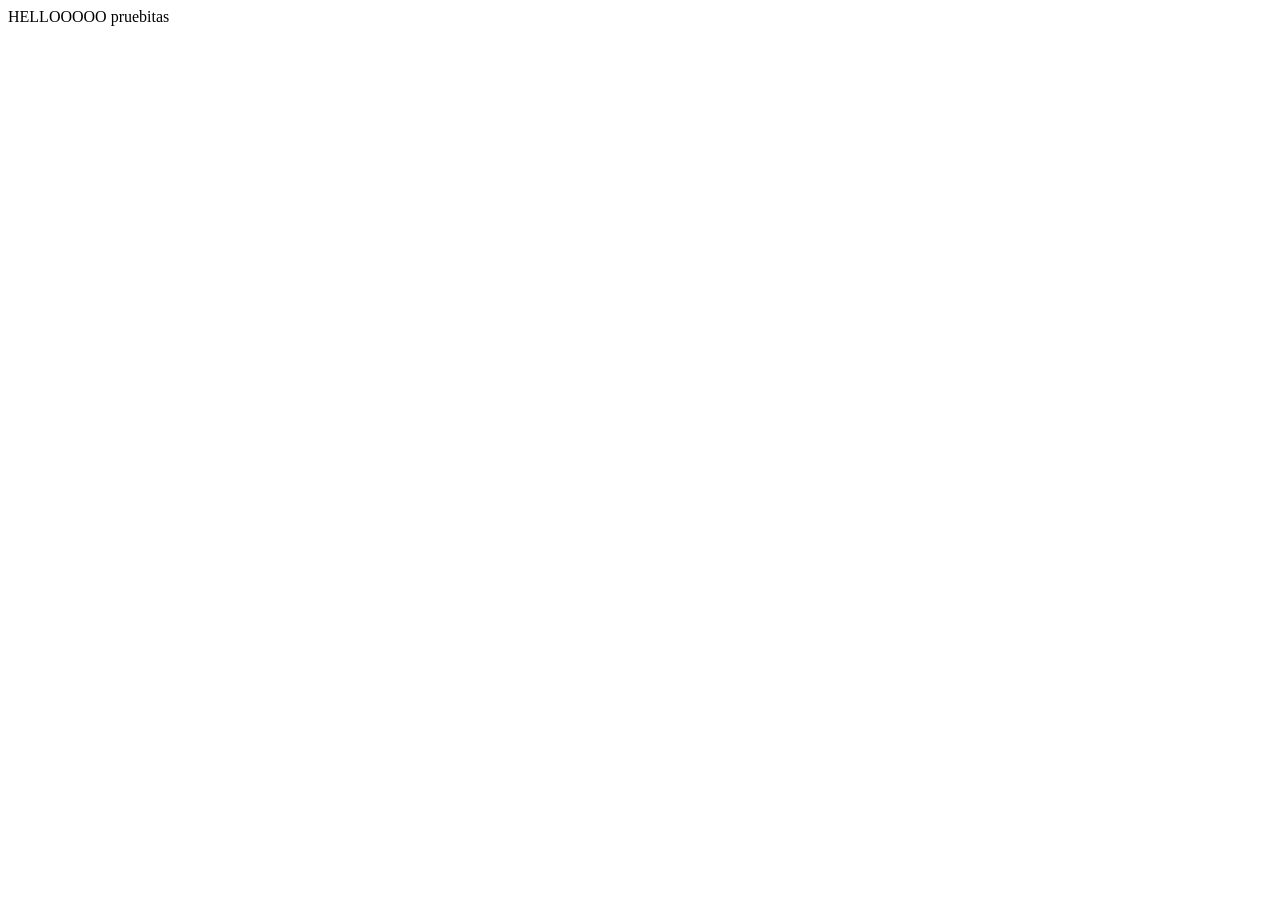
==== test/index.html @ 864ad26c "Creacion de la estructura principal del frontend" ====
<!DOCTYPE html>
<html lang="en">
<head>
    <meta charset="UTF-8">
    <meta name="viewport" content="width=2048, initial-scale=1.0">
    <title>Document</title>
</head>
<body>
    HELLOOOOO pruebitas
</body>
</html>
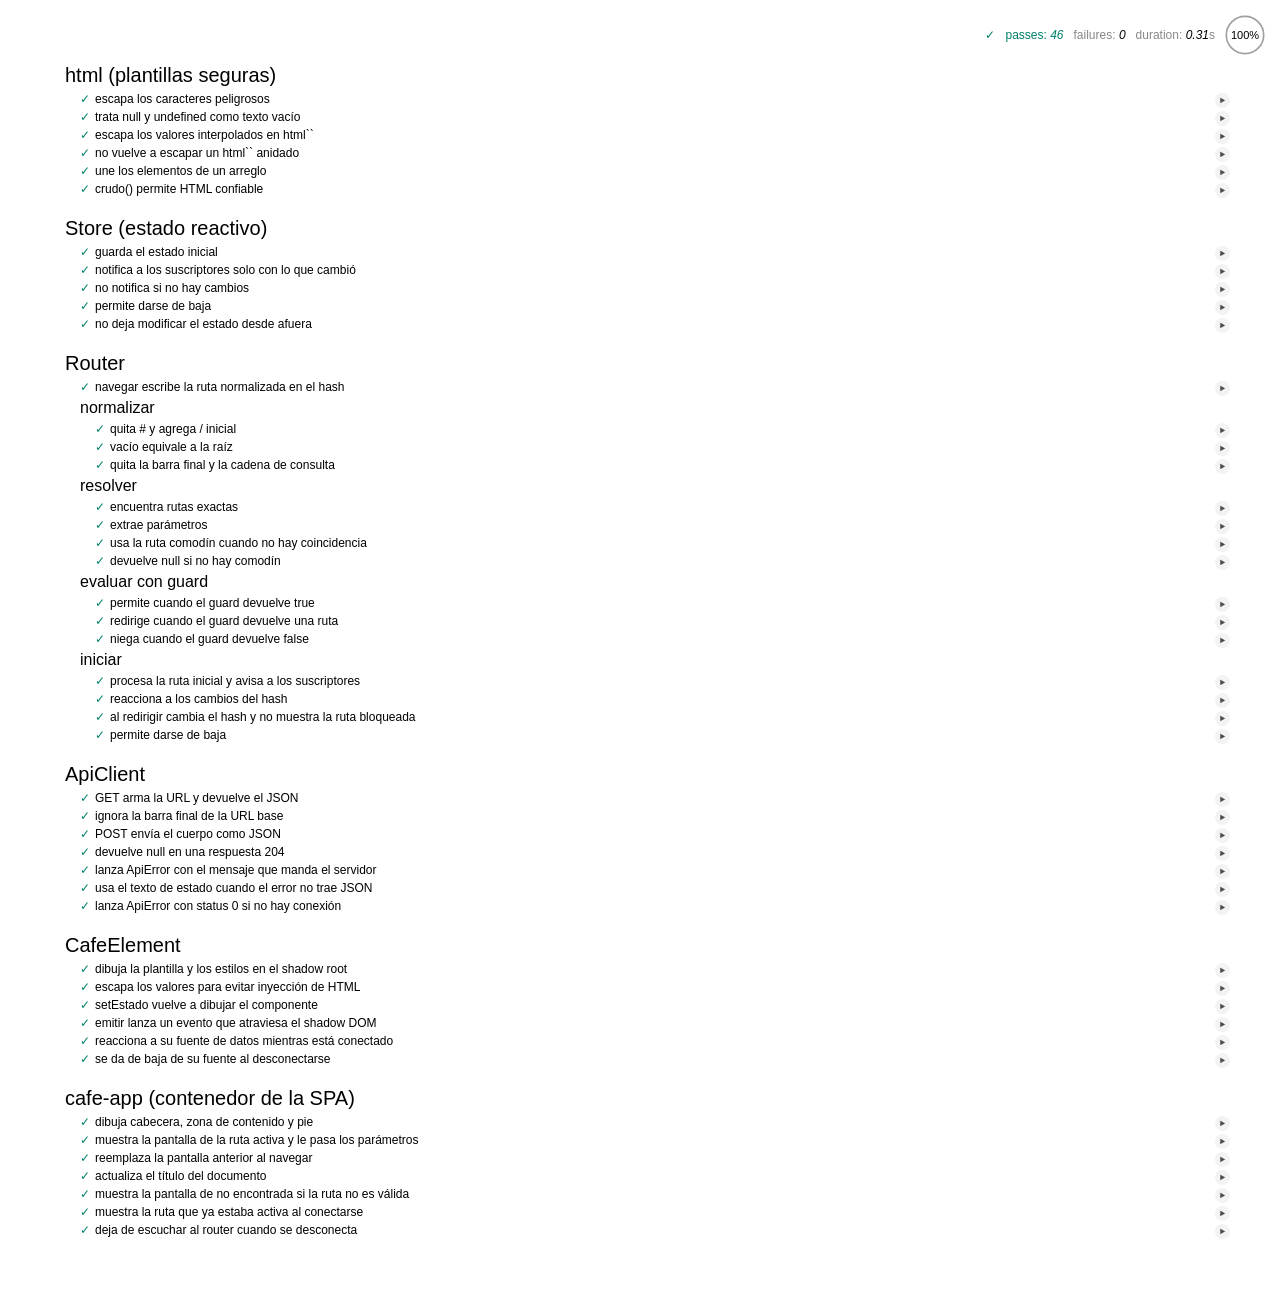
==== commit 4e200d11: "Se hizo la base del frontend, html, primeras fases de los test, pantallas, estilo" ====
--- a/test/index.html
+++ b/test/index.html
@@ -1,11 +1,28 @@
 <!DOCTYPE html>
-<html lang="en">
+<html lang="es">
 <head>
     <meta charset="UTF-8">
-    <meta name="viewport" content="width=2048, initial-scale=1.0">
-    <title>Document</title>
+    <meta name="viewport" content="width=device-width, initial-scale=1.0">
+    <title>Pruebas · Cafefe</title>
+    <link rel="stylesheet" href="js/lib/mocha/mocha.css">
 </head>
 <body>
-    HELLOOOOO pruebitas
+    <div id="mocha"></div>
+    <script src="js/lib/mocha/mocha.js"></script>
+    <script>mocha.setup({ ui: 'bdd' });</script>
+    <script type="module">
+        // Siempre primero: registra expect y sinon como globales.
+        import './js/globals.js';
+
+        // Una línea por archivo de pruebas.
+        import './js/html.test.js';
+        import './js/store.test.js';
+        import './js/router.test.js';
+        import './js/api.test.js';
+        import './js/cafe-element.test.js';
+        import './js/cafe-app.test.js';
+
+        mocha.run();
+    </script>
 </body>
 </html>
--- a/test/js/lib/mocha/mocha.css
+++ b/test/js/lib/mocha/mocha.css
@@ -0,0 +1,473 @@
+@charset "utf-8";
+
+:root {
+  --mocha-color: #000;
+  --mocha-bg-color: #fff;
+  --mocha-test-pass-color: #007f6a;
+  --mocha-test-pass-duration-color: #fff;
+  --mocha-test-pass-shadow-color: rgba(0, 0, 0, 0.2);
+  --mocha-test-pass-mediump-color: #c09853;
+  --mocha-test-pass-slow-color: #b94a48;
+  --mocha-test-pending-color: #0b97c4;
+  --mocha-test-pending-icon-color: #0b97c4;
+  --mocha-test-fail-color: #c00;
+  --mocha-test-fail-icon-color: #c00;
+  --mocha-test-fail-pre-color: #000;
+  --mocha-test-fail-pre-error-color: #c00;
+  --mocha-test-html-error-color: #000;
+  --mocha-box-shadow-color: #eee;
+  --mocha-box-bottom-color: #ddd;
+  --mocha-test-replay-color: #000;
+  --mocha-test-replay-bg-color: #eee;
+  --mocha-stats-color: #888;
+  --mocha-stats-em-color: #000;
+  --mocha-stats-hover-color: #eee;
+  --mocha-progress-ring-color: #eee;
+  --mocha-progress-ring-highlight-color: #9f9f9f;
+  --mocha-progress-text-color: #000;
+  --mocha-error-color: #c00;
+
+  --mocha-code-comment: #ddd;
+  --mocha-code-init: #2f6fad;
+  --mocha-code-string: #5890ad;
+  --mocha-code-keyword: #8a6343;
+  --mocha-code-number: #2f6fad;
+}
+
+@media (prefers-color-scheme: dark) {
+  :root {
+    --mocha-color: #fff;
+    --mocha-bg-color: #222;
+    --mocha-test-pass-color: #00d6b2;
+    --mocha-test-pass-duration-color: #222;
+    --mocha-test-pass-shadow-color: rgba(255, 255, 255, 0.2);
+    --mocha-test-pass-mediump-color: #f1be67;
+    --mocha-test-pass-slow-color: #f49896;
+    --mocha-test-pending-color: #0b97c4;
+    --mocha-test-pending-icon-color: #0b97c4;
+    --mocha-test-fail-color: #f44;
+    --mocha-test-fail-icon-color: #f44;
+    --mocha-test-fail-pre-color: #fff;
+    --mocha-test-fail-pre-error-color: #f44;
+    --mocha-test-html-error-color: #fff;
+    --mocha-box-shadow-color: #444;
+    --mocha-box-bottom-color: #555;
+    --mocha-test-replay-color: #fff;
+    --mocha-test-replay-bg-color: #444;
+    --mocha-stats-color: #aaa;
+    --mocha-stats-em-color: #fff;
+    --mocha-stats-hover-color: #444;
+    --mocha-progress-ring-color: #444;
+    --mocha-progress-ring-highlight-color: #888;
+    --mocha-progress-text-color: #fff;
+    --mocha-error-color: #f44;
+
+    --mocha-code-comment: #ddd;
+    --mocha-code-init: #9cc7f1;
+    --mocha-code-string: #80d4ff;
+    --mocha-code-keyword: #e3a470;
+    --mocha-code-number: #4ca7ff;
+  }
+}
+
+body {
+  margin: 0;
+  background-color: var(--mocha-bg-color);
+  color: var(--mocha-color);
+}
+
+#mocha {
+  font:
+    20px/1.5 "Helvetica Neue",
+    Helvetica,
+    Arial,
+    sans-serif;
+  margin: 60px 50px;
+}
+
+#mocha ul,
+#mocha li {
+  margin: 0;
+  padding: 0;
+}
+
+#mocha ul {
+  list-style: none;
+}
+
+#mocha h1,
+#mocha h2 {
+  margin: 0;
+}
+
+#mocha h1 {
+  margin-top: 15px;
+  font-size: 1em;
+  font-weight: 200;
+}
+
+#mocha h1 a {
+  text-decoration: none;
+  color: inherit;
+}
+
+#mocha h1 a:hover {
+  text-decoration: underline;
+}
+
+#mocha .suite .suite h1 {
+  margin-top: 0;
+  font-size: 0.8em;
+}
+
+#mocha .hidden {
+  display: none;
+}
+
+#mocha h2 {
+  font-size: 12px;
+  font-weight: normal;
+  cursor: pointer;
+}
+
+#mocha .suite {
+  margin-left: 15px;
+}
+
+#mocha .test {
+  margin-left: 15px;
+  overflow: hidden;
+}
+
+#mocha .test.pending:hover h2::after {
+  content: "(pending)";
+  font-family: arial, sans-serif;
+}
+
+#mocha .test.pass.medium .duration {
+  background: var(--mocha-test-pass-mediump-color);
+}
+
+#mocha .test.pass.slow .duration {
+  background: var(--mocha-test-pass-slow-color);
+}
+
+#mocha .test.pass::before {
+  content: "✓";
+  font-size: 12px;
+  display: block;
+  float: left;
+  margin-right: 5px;
+  color: var(--mocha-test-pass-color);
+}
+
+#mocha .test.pass .duration {
+  font-size: 9px;
+  margin-left: 5px;
+  padding: 2px 5px;
+  color: var(--mocha-test-pass-duration-color);
+  -webkit-box-shadow: inset 0 1px 1px var(--mocha-test-pass-shadow-color);
+  -moz-box-shadow: inset 0 1px 1px var(--mocha-test-pass-shadow-color);
+  box-shadow: inset 0 1px 1px var(--mocha-test-pass-shadow-color);
+  -webkit-border-radius: 5px;
+  -moz-border-radius: 5px;
+  -ms-border-radius: 5px;
+  -o-border-radius: 5px;
+  border-radius: 5px;
+}
+
+#mocha .test.pass.fast .duration {
+  display: none;
+}
+
+#mocha .test.pending {
+  color: var(--mocha-test-pending-color);
+}
+
+#mocha .test.pending::before {
+  content: "◦";
+  color: var(--mocha-test-pending-icon-color);
+}
+
+#mocha .test.fail {
+  color: var(--mocha-test-fail-color);
+}
+
+#mocha .test.fail pre {
+  color: var(--mocha-test-fail-pre-color);
+}
+
+#mocha .test.fail::before {
+  content: "✖";
+  font-size: 12px;
+  display: block;
+  float: left;
+  margin-right: 5px;
+  color: var(--mocha-test-fail-icon-color);
+}
+
+#mocha .test pre.error {
+  color: var(--mocha-test-fail-pre-error-color);
+  max-height: 300px;
+  overflow: auto;
+}
+
+#mocha .test .html-error {
+  overflow: auto;
+  color: var(--mocha-test-html-error-color);
+  display: block;
+  float: left;
+  clear: left;
+  font:
+    12px/1.5 monaco,
+    monospace;
+  margin: 5px;
+  padding: 15px;
+  border: 1px solid var(--mocha-box-shadow-color);
+  max-width: 85%; /*(1)*/
+  max-width: -webkit-calc(100% - 42px);
+  max-width: -moz-calc(100% - 42px);
+  max-width: calc(100% - 42px); /*(2)*/
+  max-height: 300px;
+  word-wrap: break-word;
+  border-bottom-color: var(--mocha-box-bottom-color);
+  -webkit-box-shadow: 0 1px 3px var(--mocha-box-shadow-color);
+  -moz-box-shadow: 0 1px 3px var(--mocha-box-shadow-color);
+  box-shadow: 0 1px 3px var(--mocha-box-shadow-color);
+  -webkit-border-radius: 3px;
+  -moz-border-radius: 3px;
+  border-radius: 3px;
+}
+
+#mocha .test .html-error pre.error {
+  border: none;
+  -webkit-border-radius: 0;
+  -moz-border-radius: 0;
+  border-radius: 0;
+  -webkit-box-shadow: 0;
+  -moz-box-shadow: 0;
+  box-shadow: 0;
+  padding: 0;
+  margin: 0;
+  margin-top: 18px;
+  max-height: none;
+}
+
+/**
+ * (1): approximate for browsers not supporting calc
+ * (2): 42 = 2*15 + 2*10 + 2*1 (padding + margin + border)
+ *      ^^ seriously
+ */
+#mocha .test pre {
+  display: block;
+  float: left;
+  clear: left;
+  font:
+    12px/1.5 monaco,
+    monospace;
+  margin: 5px;
+  padding: 15px;
+  border: 1px solid var(--mocha-box-shadow-color);
+  max-width: 85%; /*(1)*/
+  max-width: -webkit-calc(100% - 42px);
+  max-width: -moz-calc(100% - 42px);
+  max-width: calc(100% - 42px); /*(2)*/
+  word-wrap: break-word;
+  border-bottom-color: var(--mocha-box-bottom-color);
+  -webkit-box-shadow: 0 1px 3px var(--mocha-box-shadow-color);
+  -moz-box-shadow: 0 1px 3px var(--mocha-box-shadow-color);
+  box-shadow: 0 1px 3px var(--mocha-box-shadow-color);
+  -webkit-border-radius: 3px;
+  -moz-border-radius: 3px;
+  border-radius: 3px;
+}
+
+#mocha .test h2 {
+  position: relative;
+}
+
+#mocha .test a.replay {
+  position: absolute;
+  top: 3px;
+  right: 0;
+  text-decoration: none;
+  vertical-align: middle;
+  display: block;
+  width: 15px;
+  height: 15px;
+  line-height: 15px;
+  text-align: center;
+  background: var(--mocha-test-replay-bg-color);
+  font-size: 15px;
+  -webkit-border-radius: 15px;
+  -moz-border-radius: 15px;
+  border-radius: 15px;
+  -webkit-transition: opacity 200ms;
+  -moz-transition: opacity 200ms;
+  -o-transition: opacity 200ms;
+  transition: opacity 200ms;
+  opacity: 0.7;
+  color: var(--mocha-test-replay-color);
+}
+
+#mocha .test:hover a.replay {
+  box-shadow: 0 0 1px inset var(--mocha-test-replay-color);
+  opacity: 1;
+}
+
+#mocha-report.pass .test.fail {
+  display: none;
+}
+
+#mocha-report.fail .test.pass {
+  display: none;
+}
+
+#mocha-report.pending .test.pass,
+#mocha-report.pending .test.fail {
+  display: none;
+}
+#mocha-report.pending .test.pass.pending {
+  display: block;
+}
+
+#mocha-error {
+  color: var(--mocha-error-color);
+  font-size: 1.5em;
+  font-weight: 100;
+  letter-spacing: 1px;
+}
+
+#mocha-stats {
+  --ring-container-size: 40px;
+  --ring-size: 39px;
+  --ring-radius: calc(var(--ring-size) / 2);
+
+  position: fixed;
+  top: 15px;
+  right: 10px;
+  font-size: 12px;
+  margin: 0;
+  color: var(--mocha-stats-color);
+  z-index: 1;
+}
+
+#mocha-stats.fail li.result {
+  color: var(--mocha-test-fail-color);
+}
+
+#mocha-stats.fail li.failures {
+  color: var(--mocha-test-fail-color);
+}
+
+#mocha-stats.fail li.failures em {
+  color: var(--mocha-test-fail-color);
+}
+
+#mocha-stats.pass li.result {
+  color: var(--mocha-test-pass-color);
+}
+
+#mocha-stats.pass li.passes {
+  color: var(--mocha-test-pass-color);
+}
+
+#mocha-stats.pass li.passes em {
+  color: var(--mocha-test-pass-color);
+}
+
+#mocha-stats .progress-contain {
+  float: right;
+  padding: 0;
+}
+
+#mocha-stats .progress-element,
+#mocha-stats .progress-text {
+  width: var(--ring-container-size);
+  display: block;
+  top: 12px;
+  position: absolute;
+}
+
+#mocha-stats .progress-element {
+  visibility: hidden;
+  height: calc(var(--ring-container-size) / 2);
+}
+
+#mocha-stats .progress-text {
+  text-align: center;
+  text-overflow: clip;
+  overflow: hidden;
+  color: var(--mocha-stats-em-color);
+  font-size: 11px;
+}
+
+#mocha-stats .progress-ring {
+  width: var(--ring-container-size);
+  height: var(--ring-container-size);
+}
+
+#mocha-stats .ring-flatlight,
+#mocha-stats .ring-highlight {
+  --stroke-thickness: 1.65px;
+  --center: calc(var(--ring-container-size) / 2);
+  cx: var(--center);
+  cy: var(--center);
+  r: calc(var(--ring-radius) - calc(var(--stroke-thickness) / 2));
+  fill: hsla(0, 0%, 0%, 0);
+  stroke-width: var(--stroke-thickness);
+}
+
+#mocha-stats .ring-flatlight {
+  stroke: var(--mocha-progress-ring-color);
+}
+
+#mocha-stats .ring-highlight {
+  stroke: var(--mocha-progress-ring-highlight-color);
+}
+
+#mocha-stats em {
+  color: var(--mocha-stats-em-color);
+}
+
+#mocha-stats a {
+  text-decoration: none;
+  color: inherit;
+}
+
+#mocha-stats a:hover {
+  border-bottom: 1px solid var(--mocha-stats-hover-color);
+}
+
+#mocha-stats li {
+  display: inline-block;
+  margin: 0 5px;
+  list-style: none;
+  padding-top: 11px;
+}
+
+#mocha code .comment {
+  color: var(--mocha-code-comment);
+}
+#mocha code .init {
+  color: var(--mocha-code-init);
+}
+#mocha code .string {
+  color: var(--mocha-code-string);
+}
+#mocha code .keyword {
+  color: var(--mocha-code-keyword);
+}
+#mocha code .number {
+  color: var(--mocha-code-number);
+}
+
+@media screen and (max-device-width: 480px) {
+  #mocha {
+    margin: 60px 0px;
+  }
+
+  #mocha #stats {
+    position: absolute;
+  }
+}
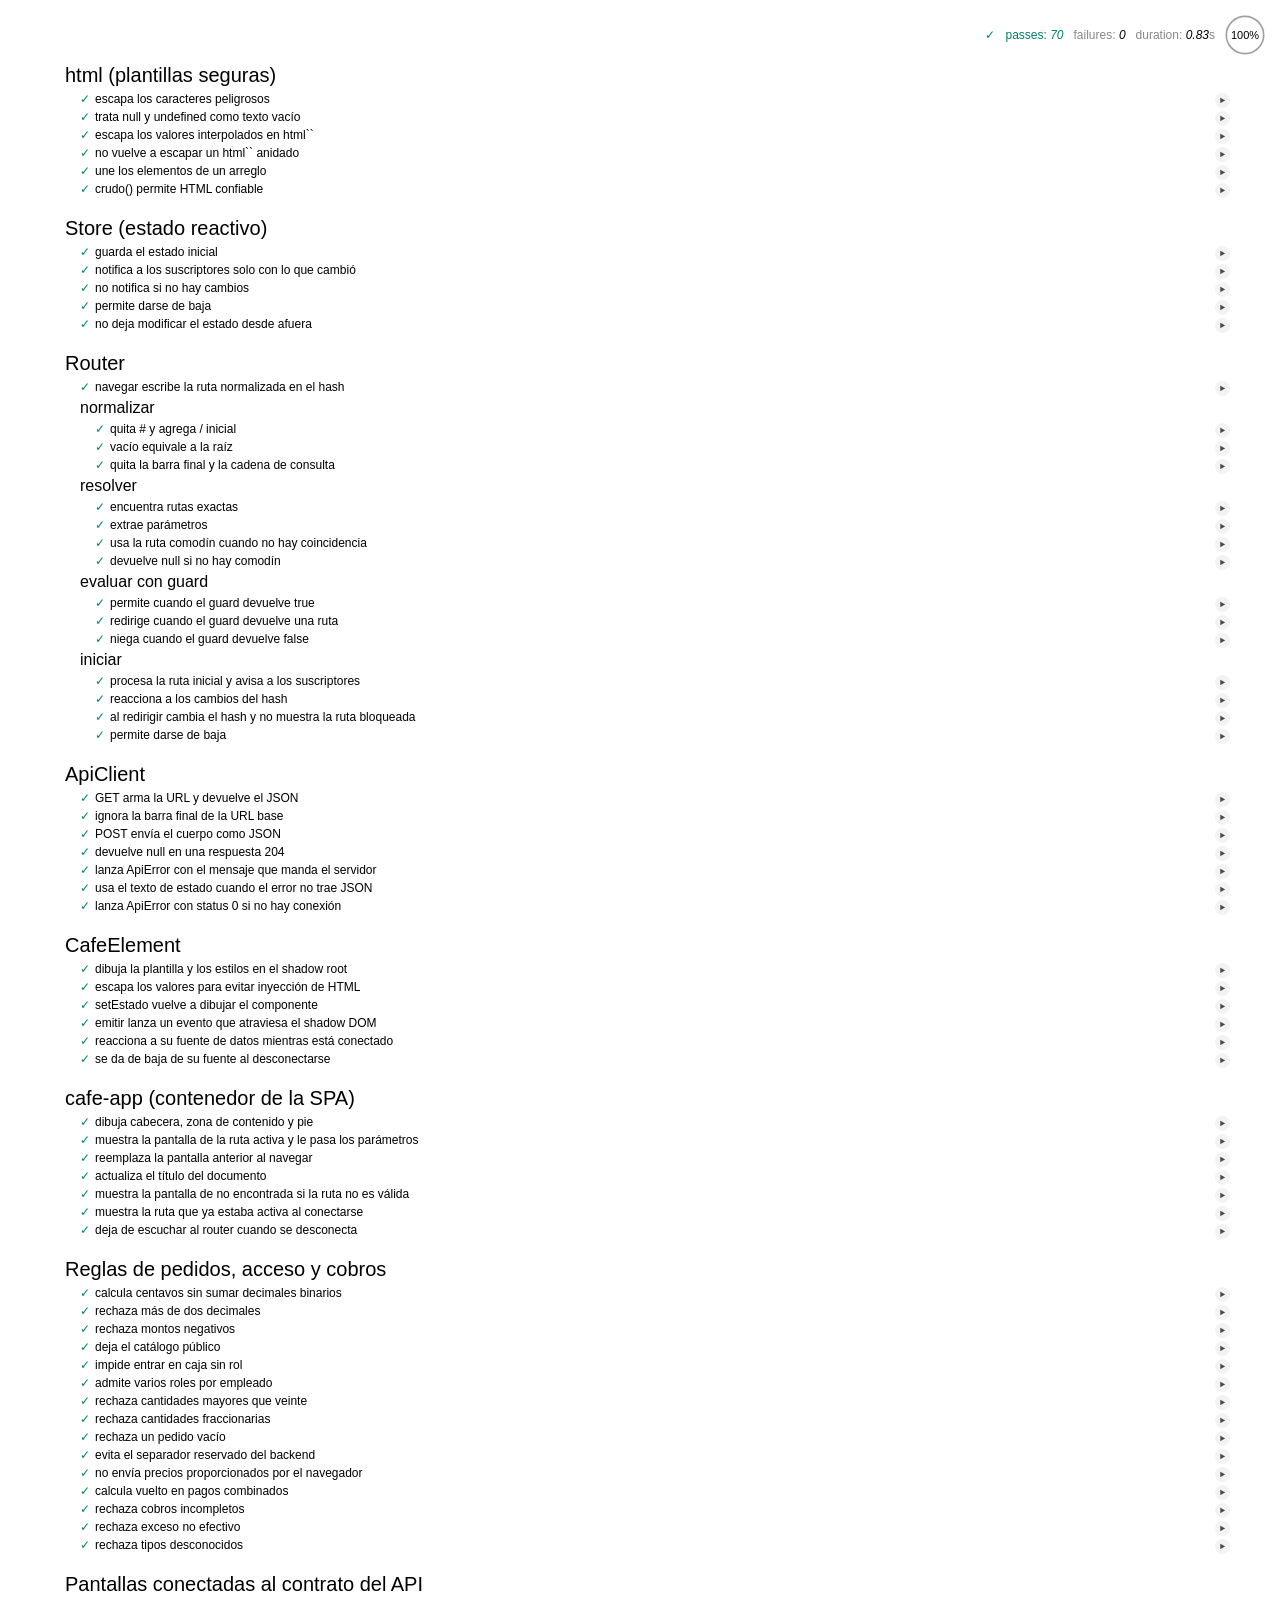
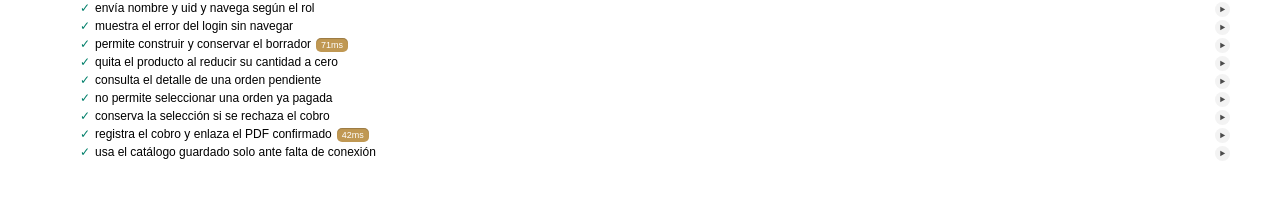
==== commit 530613d3: "Se agregaron pantallas, reglas, vista y se actualizaron clases ya hechas" ====
--- a/test/index.html
+++ b/test/index.html
@@ -21,7 +21,7 @@
         import './js/api.test.js';
         import './js/cafe-element.test.js';
         import './js/cafe-app.test.js';
-
+        import './js/flujo.test.js';
         mocha.run();
     </script>
 </body>
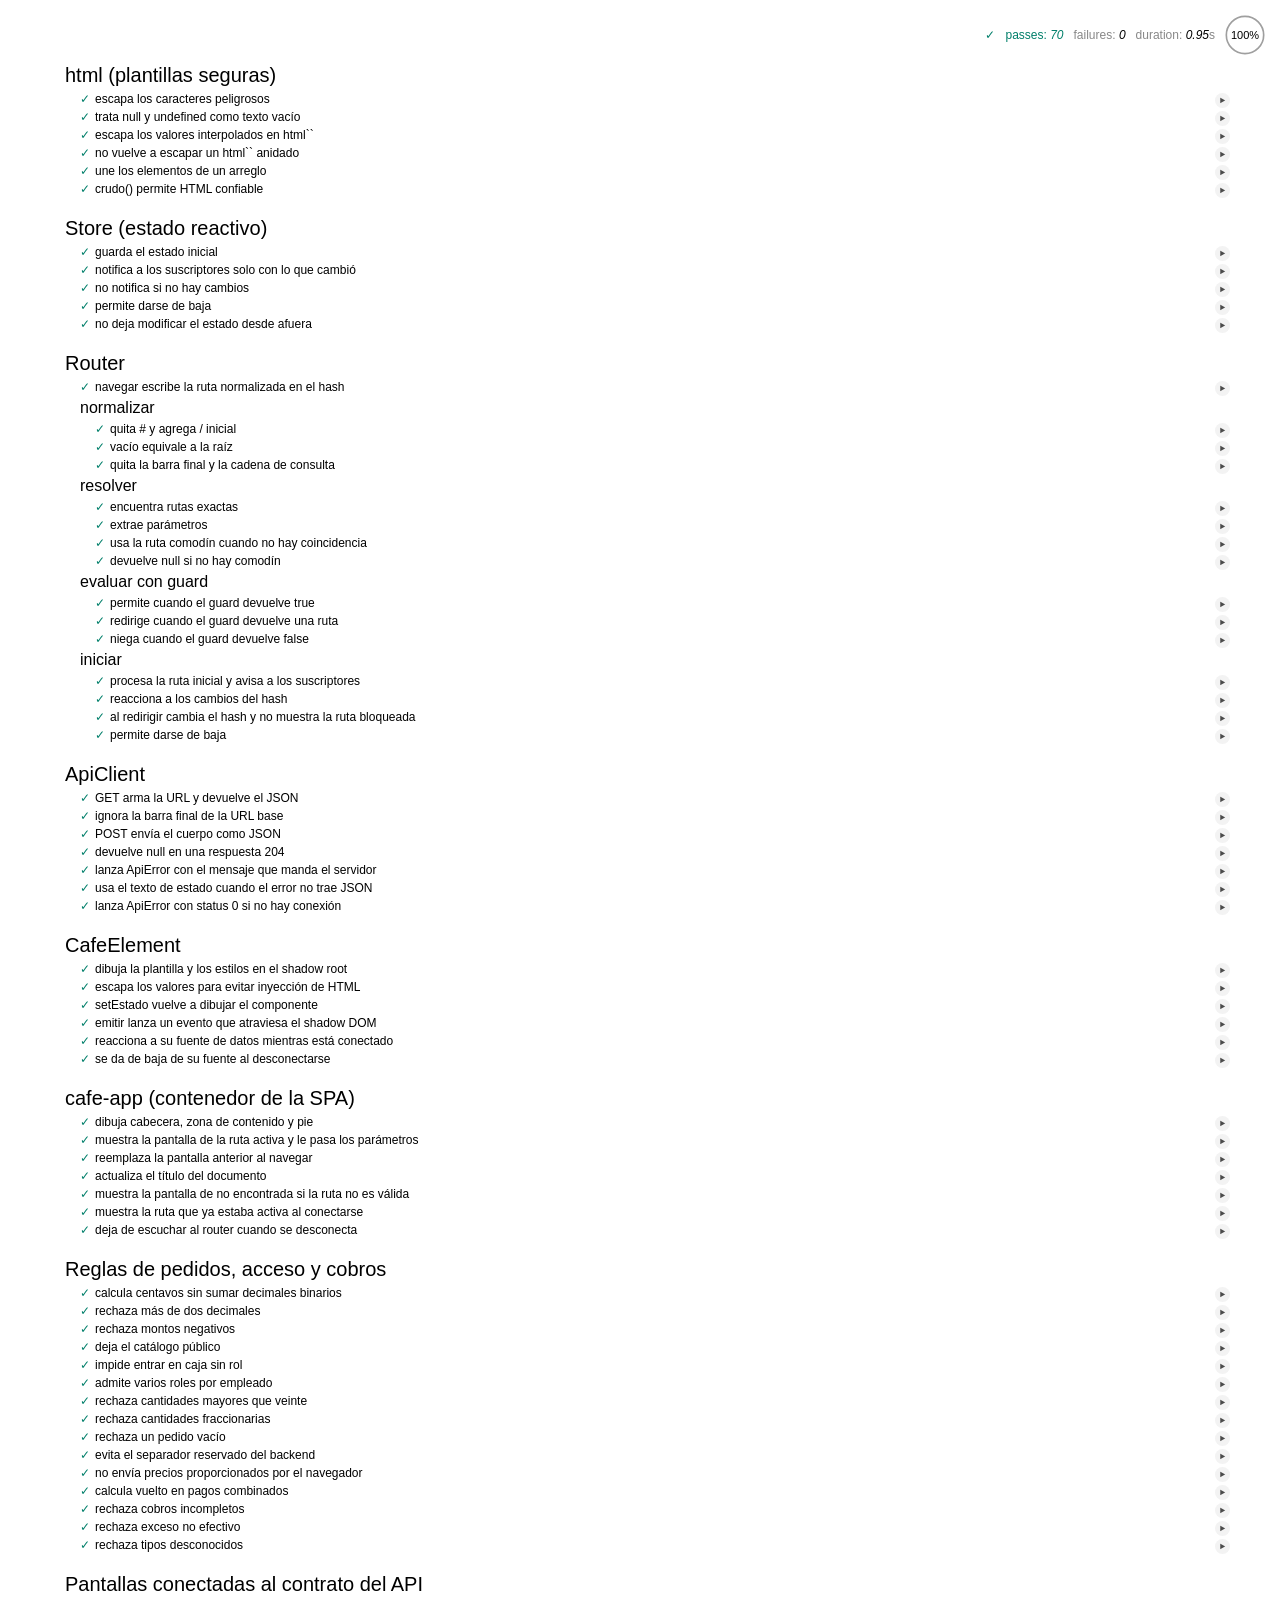
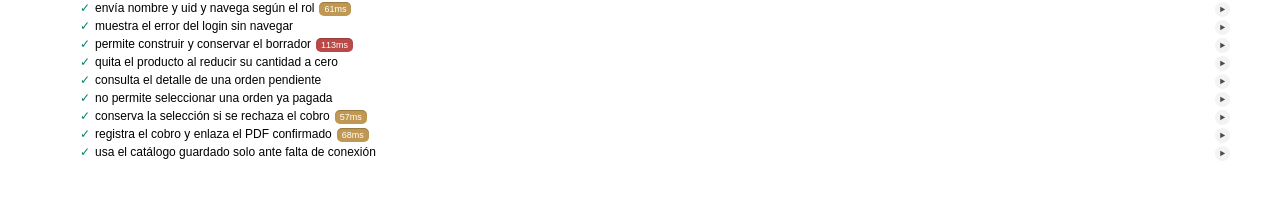
==== commit ff49cde6: "Se dividio cafe-app en más componentes para mejor optimizacion, se actualizaron los test tambien" ====
--- a/test/index.html
+++ b/test/index.html
@@ -2,26 +2,39 @@
 <html lang="es">
 <head>
     <meta charset="UTF-8">
-    <meta name="viewport" content="width=device-width, initial-scale=1.0">
+
+    <meta
+        name="viewport"
+        content="width=device-width, initial-scale=1.0"
+    >
+
     <title>Pruebas · Cafefe</title>
-    <link rel="stylesheet" href="js/lib/mocha/mocha.css">
+
+    <link
+        rel="stylesheet"
+        href="js/lib/mocha/mocha.css"
+    >
 </head>
 <body>
     <div id="mocha"></div>
+
     <script src="js/lib/mocha/mocha.js"></script>
-    <script>mocha.setup({ ui: 'bdd' });</script>
+
+    <script>
+        mocha.setup({ ui: 'bdd' });
+    </script>
+
     <script type="module">
-        // Siempre primero: registra expect y sinon como globales.
         import './js/globals.js';
 
-        // Una línea por archivo de pruebas.
-        import './js/html.test.js';
-        import './js/store.test.js';
-        import './js/router.test.js';
-        import './js/api.test.js';
-        import './js/cafe-element.test.js';
-        import './js/cafe-app.test.js';
-        import './js/flujo.test.js';
+        import './js/base/html.test.js';
+        import './js/base/store.test.js';
+        import './js/navegacion/router.test.js';
+        import './js/control/api.test.js';
+        import './js/base/cafe-element.test.js';
+        import './js/componentes/cafe-app.test.js';
+        import './js/pantallas/flujo.test.js';
+
         mocha.run();
     </script>
 </body>
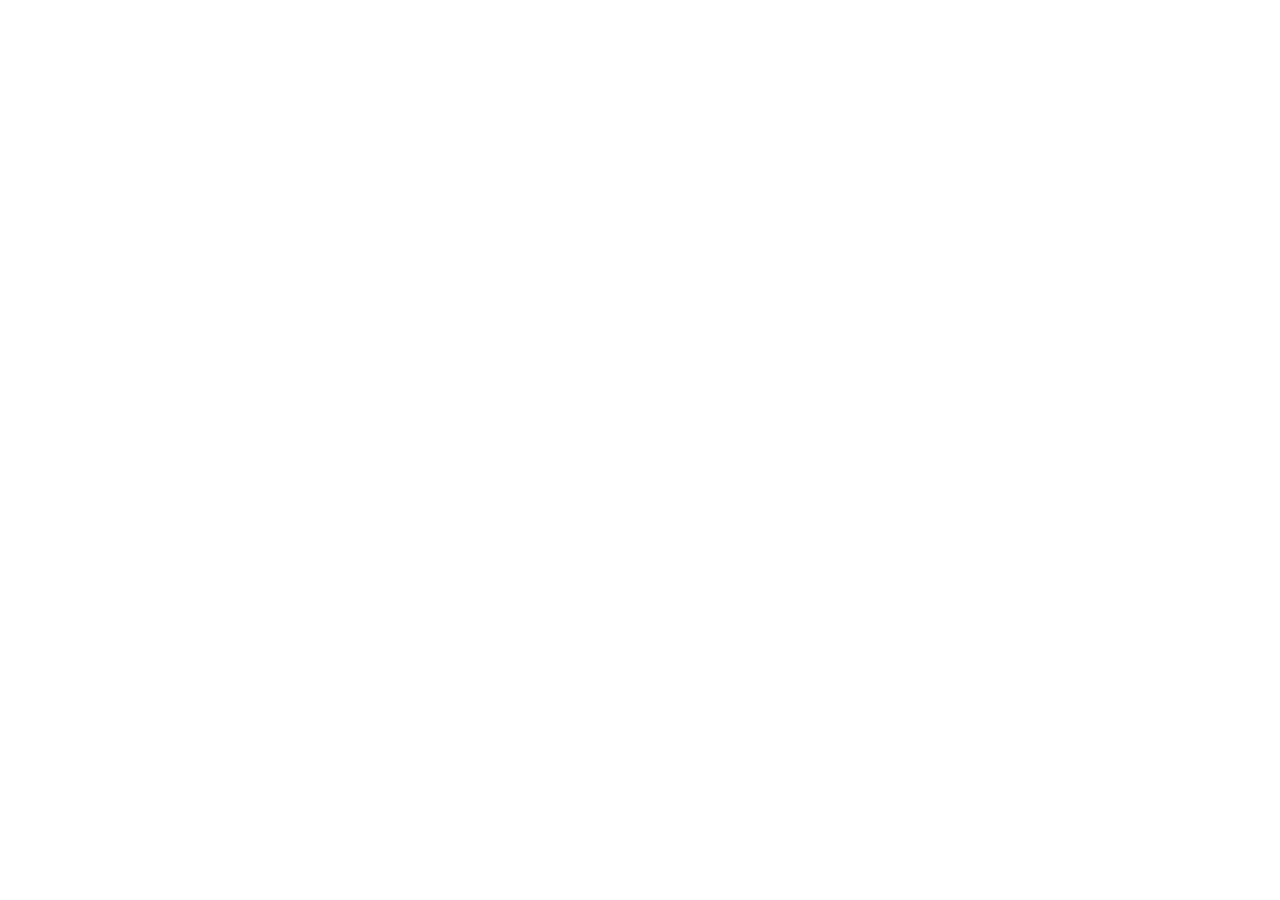
==== commit a0d1ddbf: "Se actualizo la pantalla Pendientes y Orden, se crearon Tarjeta Orden y Tablero Recepcion, se actual" ====
--- a/test/index.html
+++ b/test/index.html
@@ -1,41 +1,23 @@
-<!DOCTYPE html>
+<!doctype html>
 <html lang="es">
 <head>
     <meta charset="UTF-8">
+    <meta name="viewport" content="width=device-width, initial-scale=1">
+    <meta name="theme-color" content="#2a1a1f">
 
-    <meta
-        name="viewport"
-        content="width=device-width, initial-scale=1.0"
-    >
+    <title>Cafefe</title>
 
-    <title>Pruebas · Cafefe</title>
+    <link rel="manifest" href="manifest.webmanifest">
+    <link rel="icon" href="resources/imagenes/icono.svg" type="image/svg+xml">
+    <link rel="stylesheet" href="resources/estilos/tokens.css">
 
-    <link
-        rel="stylesheet"
-        href="js/lib/mocha/mocha.css"
-    >
+    <script type="module" src="js/app.js"></script>
 </head>
 <body>
-    <div id="mocha"></div>
+    <cafe-app></cafe-app>
 
-    <script src="js/lib/mocha/mocha.js"></script>
-
-    <script>
-        mocha.setup({ ui: 'bdd' });
-    </script>
-
-    <script type="module">
-        import './js/globals.js';
-
-        import './js/base/html.test.js';
-        import './js/base/store.test.js';
-        import './js/navegacion/router.test.js';
-        import './js/control/api.test.js';
-        import './js/base/cafe-element.test.js';
-        import './js/componentes/cafe-app.test.js';
-        import './js/pantallas/flujo.test.js';
-
-        mocha.run();
-    </script>
+    <noscript>
+        Cafefe necesita JavaScript para funcionar.
+    </noscript>
 </body>
 </html>
